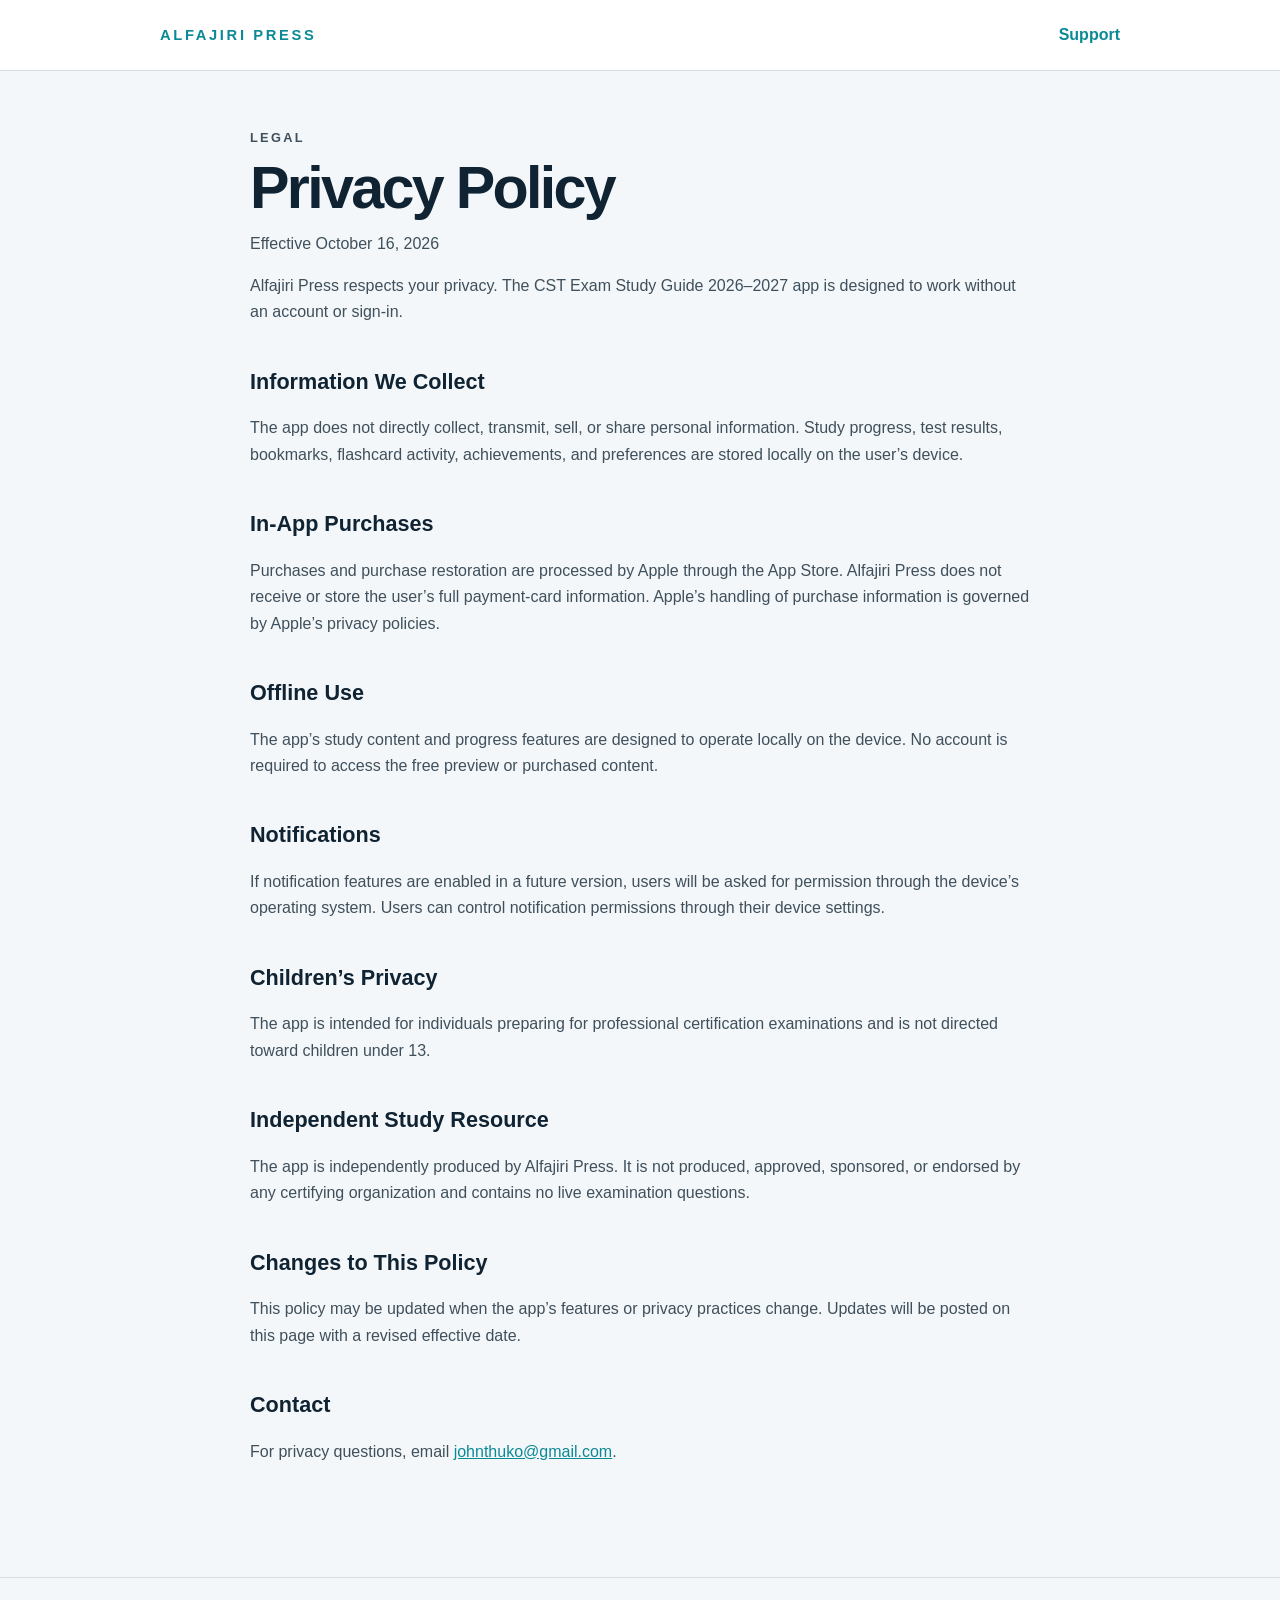
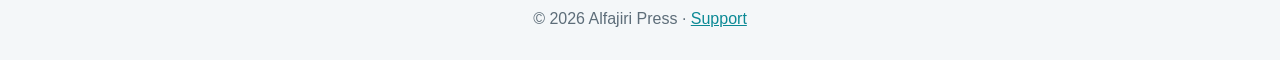
==== privacy.html @ 4447e6ec "Add files via upload Add privacy and support pages" ====
<!doctype html>
<html lang="en">
<head>
  <meta charset="utf-8">
  <meta name="viewport" content="width=device-width, initial-scale=1">
  <title>Privacy Policy | Alfajiri Apps</title>
  <meta name="description" content="Privacy policy for Alfajiri Press study applications.">
  <link rel="stylesheet" href="styles.css">
</head>
<body>
  <header class="site-header">
    <a class="brand" href="index.html">ALFAJIRI PRESS</a>
    <nav><a href="support.html">Support</a></nav>
  </header>
  <main class="container article">
    <p class="eyebrow">LEGAL</p>
    <h1>Privacy Policy</h1>
    <p class="updated">Effective October 16, 2026</p>

    <p>Alfajiri Press respects your privacy. The CST Exam Study Guide 2026–2027 app is designed to work without an account or sign-in.</p>

    <h2>Information We Collect</h2>
    <p>The app does not directly collect, transmit, sell, or share personal information. Study progress, test results, bookmarks, flashcard activity, achievements, and preferences are stored locally on the user’s device.</p>

    <h2>In-App Purchases</h2>
    <p>Purchases and purchase restoration are processed by Apple through the App Store. Alfajiri Press does not receive or store the user’s full payment-card information. Apple’s handling of purchase information is governed by Apple’s privacy policies.</p>

    <h2>Offline Use</h2>
    <p>The app’s study content and progress features are designed to operate locally on the device. No account is required to access the free preview or purchased content.</p>

    <h2>Notifications</h2>
    <p>If notification features are enabled in a future version, users will be asked for permission through the device’s operating system. Users can control notification permissions through their device settings.</p>

    <h2>Children’s Privacy</h2>
    <p>The app is intended for individuals preparing for professional certification examinations and is not directed toward children under 13.</p>

    <h2>Independent Study Resource</h2>
    <p>The app is independently produced by Alfajiri Press. It is not produced, approved, sponsored, or endorsed by any certifying organization and contains no live examination questions.</p>

    <h2>Changes to This Policy</h2>
    <p>This policy may be updated when the app’s features or privacy practices change. Updates will be posted on this page with a revised effective date.</p>

    <h2>Contact</h2>
    <p>For privacy questions, email <a href="mailto:johnthuko@gmail.com">johnthuko@gmail.com</a>.</p>
  </main>
  <footer>© 2026 Alfajiri Press · <a href="support.html">Support</a></footer>
</body>
</html>
---- styles.css ----
:root {
  --navy: #102333;
  --teal: #0b8995;
  --surface: #ffffff;
  --background: #f4f7f9;
  --muted: #5d6d79;
  --border: #d7e0e5;
}

* { box-sizing: border-box; }

body {
  margin: 0;
  color: var(--navy);
  background: var(--background);
  font-family: -apple-system, BlinkMacSystemFont, "Segoe UI", sans-serif;
  line-height: 1.65;
}

a { color: var(--teal); }

.site-header {
  display: flex;
  align-items: center;
  justify-content: space-between;
  padding: 22px max(24px, calc((100% - 960px) / 2));
  background: var(--surface);
  border-bottom: 1px solid var(--border);
}

.brand {
  color: var(--teal);
  font-size: .92rem;
  font-weight: 800;
  letter-spacing: .18em;
  text-decoration: none;
}

nav a { font-weight: 700; text-decoration: none; }

.container {
  width: min(960px, calc(100% - 40px));
  margin: 0 auto;
  padding: 72px 0 96px;
}

.eyebrow {
  margin: 0 0 8px;
  color: var(--teal);
  font-size: .8rem;
  font-weight: 800;
  letter-spacing: .18em;
}

h1 {
  max-width: 800px;
  margin: 0 0 20px;
  font-size: clamp(2.3rem, 6vw, 4.5rem);
  line-height: 1.05;
  letter-spacing: -.045em;
}

.lead { max-width: 680px; color: var(--muted); font-size: 1.25rem; }

.cards {
  display: grid;
  grid-template-columns: repeat(2, minmax(0, 1fr));
  gap: 22px;
  margin-top: 48px;
}

.card, .notice {
  padding: 28px;
  background: var(--surface);
  border: 1px solid var(--border);
  border-radius: 18px;
}

.card { color: inherit; text-decoration: none; }
.card:hover { border-color: var(--teal); transform: translateY(-2px); }
.card h2, .notice h2 { margin-top: 0; }
.card p { color: var(--muted); }

.article {
  max-width: 780px;
  padding-top: 56px;
}

.article h1 { font-size: clamp(2.3rem, 5vw, 3.7rem); }
.article h2 { margin: 38px 0 8px; font-size: 1.35rem; }
.article p, .article li { color: #3f505c; }
.updated { margin-top: -8px; color: var(--muted); }
.notice { margin: 32px 0; }
.notice h2 { margin: 0; }

footer {
  padding: 28px 20px;
  color: var(--muted);
  text-align: center;
  border-top: 1px solid var(--border);
}

@media (max-width: 640px) {
  .container { padding-top: 48px; }
  .cards { grid-template-columns: 1fr; }
}
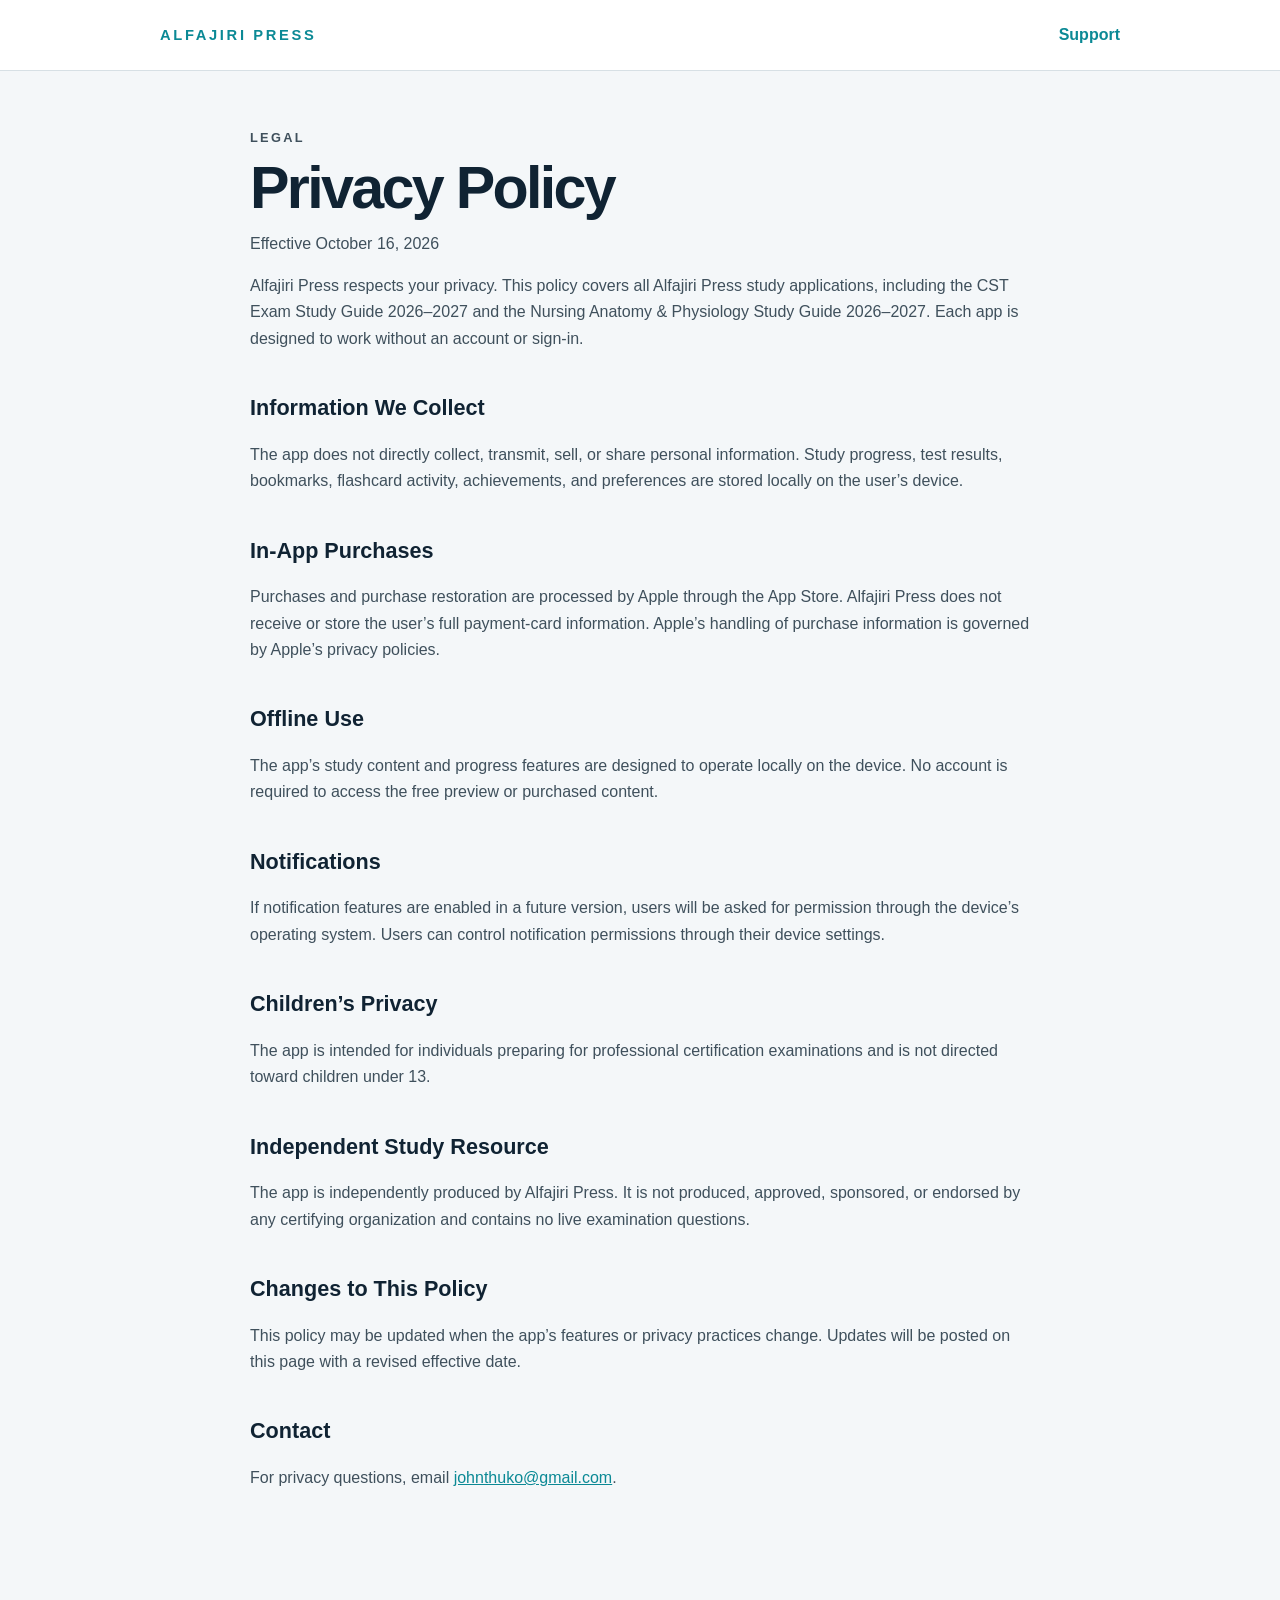
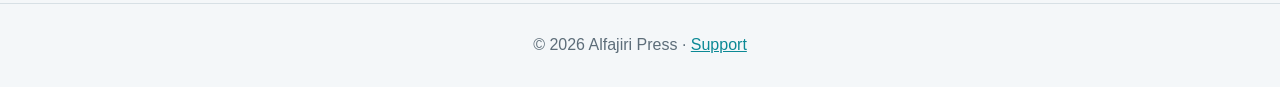
==== commit 9d87a459: "Cover both CST and Nursing A&P apps in privacy and support pages" ====
--- a/privacy.html
+++ b/privacy.html
@@ -17,7 +17,7 @@
     <h1>Privacy Policy</h1>
     <p class="updated">Effective October 16, 2026</p>
 
-    <p>Alfajiri Press respects your privacy. The CST Exam Study Guide 2026–2027 app is designed to work without an account or sign-in.</p>
+    <p>Alfajiri Press respects your privacy. This policy covers all Alfajiri Press study applications, including the CST Exam Study Guide 2026–2027 and the Nursing Anatomy &amp; Physiology Study Guide 2026–2027. Each app is designed to work without an account or sign-in.</p>
 
     <h2>Information We Collect</h2>
     <p>The app does not directly collect, transmit, sell, or share personal information. Study progress, test results, bookmarks, flashcard activity, achievements, and preferences are stored locally on the user’s device.</p>
